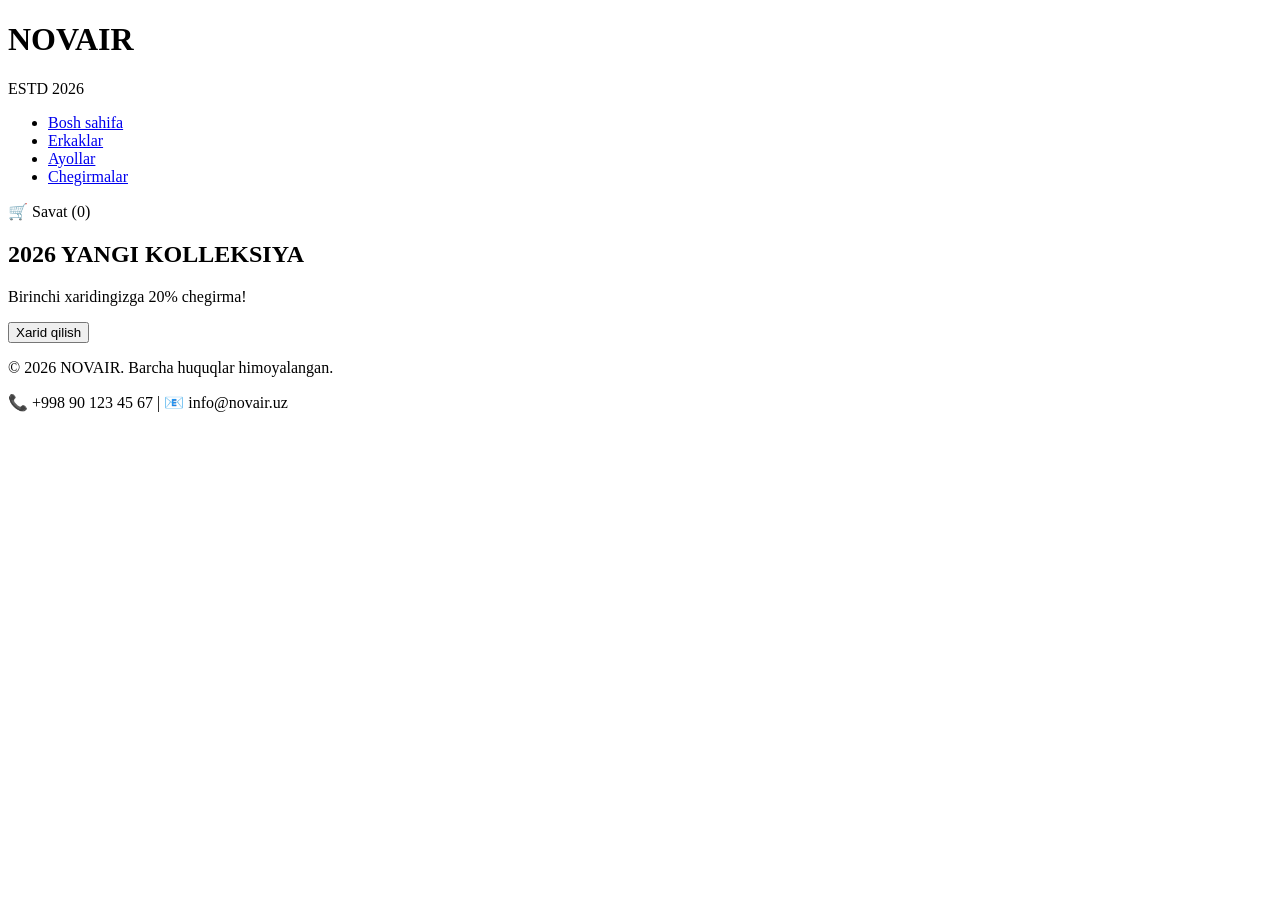
==== index.html @ 6e3a7fb0 "Rename index.html.txt to index.html" ====
<!DOCTYPE html>
<html lang="uz">
<head>
    <meta charset="UTF-8">
    <meta name="viewport" content="width=device-width, initial-scale=1.0">
    <title>NOVAIR – Zamonaviy kiyimlar</title>
    <link rel="stylesheet" href="style.css">
</head>
<body>

<header>
    <div class="logo">
        <h1>NOVAIR</h1>
        <p>ESTD 2026</p>
    </div>
    <nav>
        <ul>
            <li><a href="#">Bosh sahifa</a></li>
            <li><a href="#">Erkaklar</a></li>
            <li><a href="#">Ayollar</a></li>
            <li><a href="#">Chegirmalar</a></li>
        </ul>
    </nav>
    <div class="cart">
        🛒 Savat (<span id="cartCount">0</span>)
    </div>
</header>

<div class="banner">
    <h2>2026 YANGI KOLLEKSIYA</h2>
    <p>Birinchi xaridingizga 20% chegirma!</p>
    <button onclick="scrollToProducts()">Xarid qilish</button>
</div>

<div class="products" id="products">
    <!-- Mahsulotlar shu yerga keladi -->
</div>

<footer>
    <p>© 2026 NOVAIR. Barcha huquqlar himoyalangan.</p>
    <p>📞 +998 90 123 45 67 | 📧 info@novair.uz</p>
</footer>

<script src="script.js"></script>
</body>
</html>
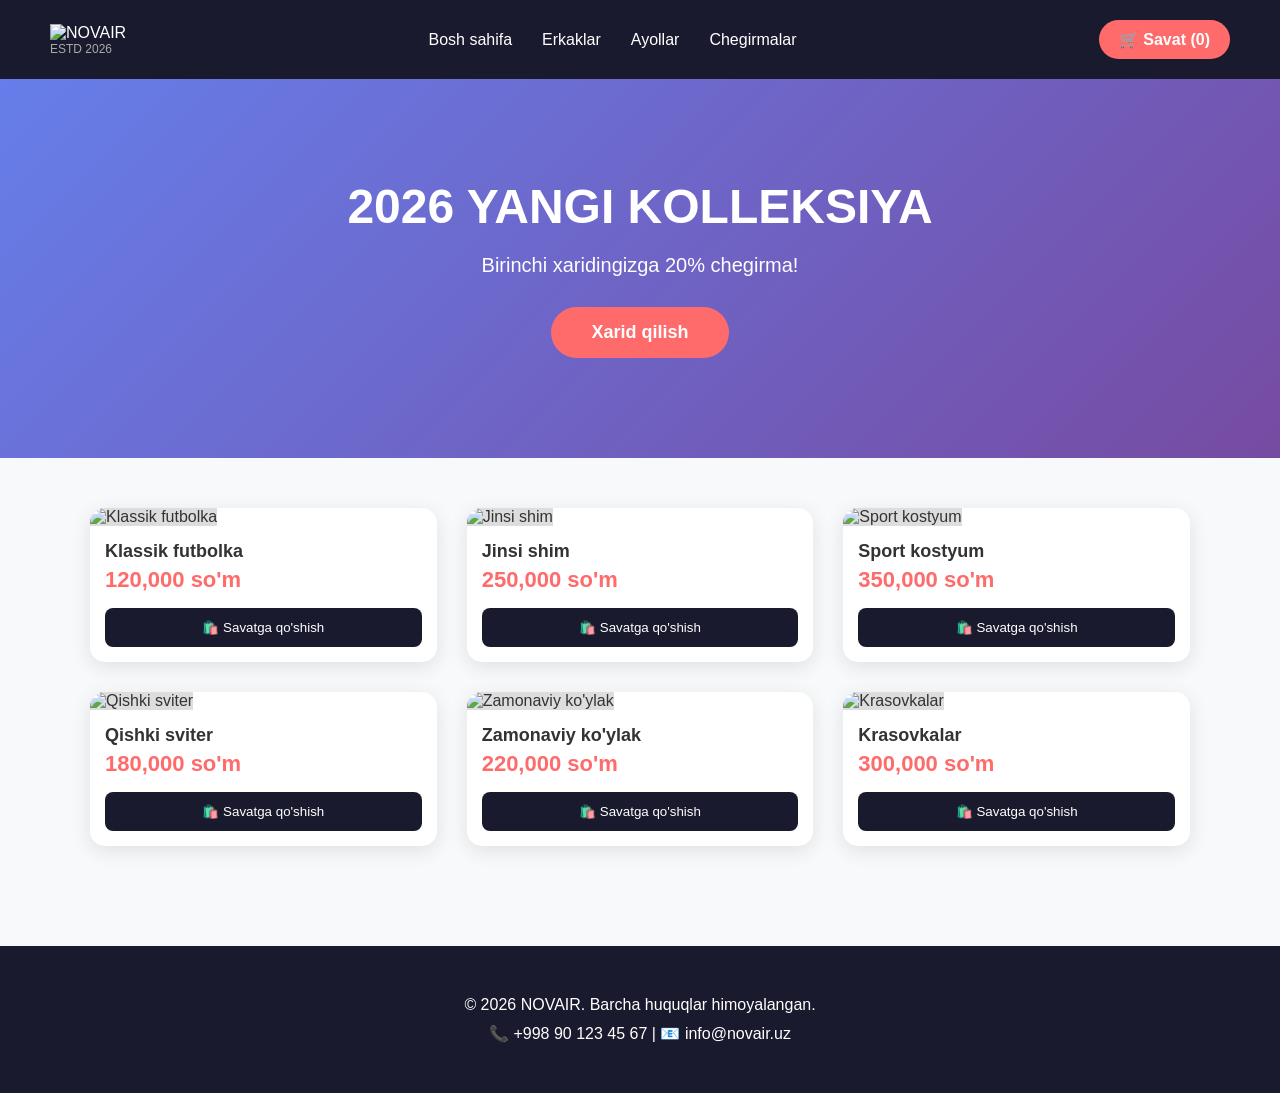
==== commit cf31fe91: "Rename index.html.txt to index.html" ====
--- a/index.html
+++ b/index.html
@@ -10,18 +10,18 @@
 
 <header>
     <div class="logo">
-        <h1>NOVAIR</h1>
+        <img src="images/logo.png" alt="NOVAIR" style="height: 50px;">
         <p>ESTD 2026</p>
     </div>
     <nav>
         <ul>
-            <li><a href="#">Bosh sahifa</a></li>
+            <li><a href="index.html">Bosh sahifa</a></li>
             <li><a href="#">Erkaklar</a></li>
             <li><a href="#">Ayollar</a></li>
             <li><a href="#">Chegirmalar</a></li>
         </ul>
     </nav>
-    <div class="cart">
+    <div class="cart" onclick="location.href='cart.html'">
         🛒 Savat (<span id="cartCount">0</span>)
     </div>
 </header>
--- a/style.css
+++ b/style.css
@@ -0,0 +1,175 @@
+* {
+    margin: 0;
+    padding: 0;
+    box-sizing: border-box;
+}
+
+body {
+    font-family: 'Segoe UI', Tahoma, Geneva, Verdana, sans-serif;
+    background: #f8f9fa;
+    color: #333;
+}
+
+header {
+    background: #1a1a2e;
+    color: white;
+    display: flex;
+    justify-content: space-between;
+    align-items: center;
+    padding: 20px 50px;
+    flex-wrap: wrap;
+}
+
+.logo h1 {
+    font-size: 28px;
+    letter-spacing: 2px;
+}
+
+.logo p {
+    font-size: 12px;
+    color: #aaa;
+}
+
+nav ul {
+    display: flex;
+    list-style: none;
+    gap: 30px;
+}
+
+nav a {
+    color: white;
+    text-decoration: none;
+    font-weight: 500;
+}
+
+nav a:hover {
+    color: #ff6b6b;
+}
+
+.cart {
+    background: #ff6b6b;
+    padding: 10px 20px;
+    border-radius: 30px;
+    cursor: pointer;
+    font-weight: bold;
+}
+
+.cart:hover {
+    background: #ff4757;
+}
+
+.banner {
+    background: linear-gradient(135deg, #667eea 0%, #764ba2 100%);
+    color: white;
+    text-align: center;
+    padding: 100px 20px;
+}
+
+.banner h2 {
+    font-size: 48px;
+    margin-bottom: 20px;
+}
+
+.banner p {
+    font-size: 20px;
+    margin-bottom: 30px;
+}
+
+.banner button {
+    background: #ff6b6b;
+    border: none;
+    padding: 15px 40px;
+    font-size: 18px;
+    cursor: pointer;
+    border-radius: 50px;
+    color: white;
+    font-weight: bold;
+}
+
+.products {
+    display: grid;
+    grid-template-columns: repeat(auto-fill, minmax(280px, 1fr));
+    gap: 30px;
+    padding: 50px;
+    max-width: 1200px;
+    margin: 0 auto;
+}
+
+.product-card {
+    background: white;
+    border-radius: 15px;
+    overflow: hidden;
+    box-shadow: 0 5px 20px rgba(0,0,0,0.1);
+    transition: transform 0.3s;
+}
+
+.product-card:hover {
+    transform: translateY(-10px);
+}
+
+.product-card img {
+    width: 100%;
+    height: 280px;
+    object-fit: cover;
+    background: #ddd;
+}
+
+.product-card h3 {
+    padding: 15px 15px 5px;
+    font-size: 18px;
+}
+
+.product-card .price {
+    padding: 0 15px;
+    color: #ff6b6b;
+    font-size: 22px;
+    font-weight: bold;
+}
+
+.product-card button {
+    margin: 15px;
+    padding: 12px;
+    background: #1a1a2e;
+    color: white;
+    border: none;
+    width: calc(100% - 30px);
+    cursor: pointer;
+    border-radius: 8px;
+}
+
+.product-card button:hover {
+    background: #ff6b6b;
+}
+
+footer {
+    background: #1a1a2e;
+    color: white;
+    text-align: center;
+    padding: 40px;
+    margin-top: 50px;
+}
+
+footer p {
+    margin: 10px 0;
+}
+
+@media (max-width: 768px) {
+    header {
+        flex-direction: column;
+        gap: 15px;
+        text-align: center;
+    }
+    
+    nav ul {
+        flex-direction: column;
+        gap: 10px;
+    }
+    
+    .products {
+        padding: 20px;
+    }
+    
+    .banner h2 {
+        font-size: 32px;
+    }
+}
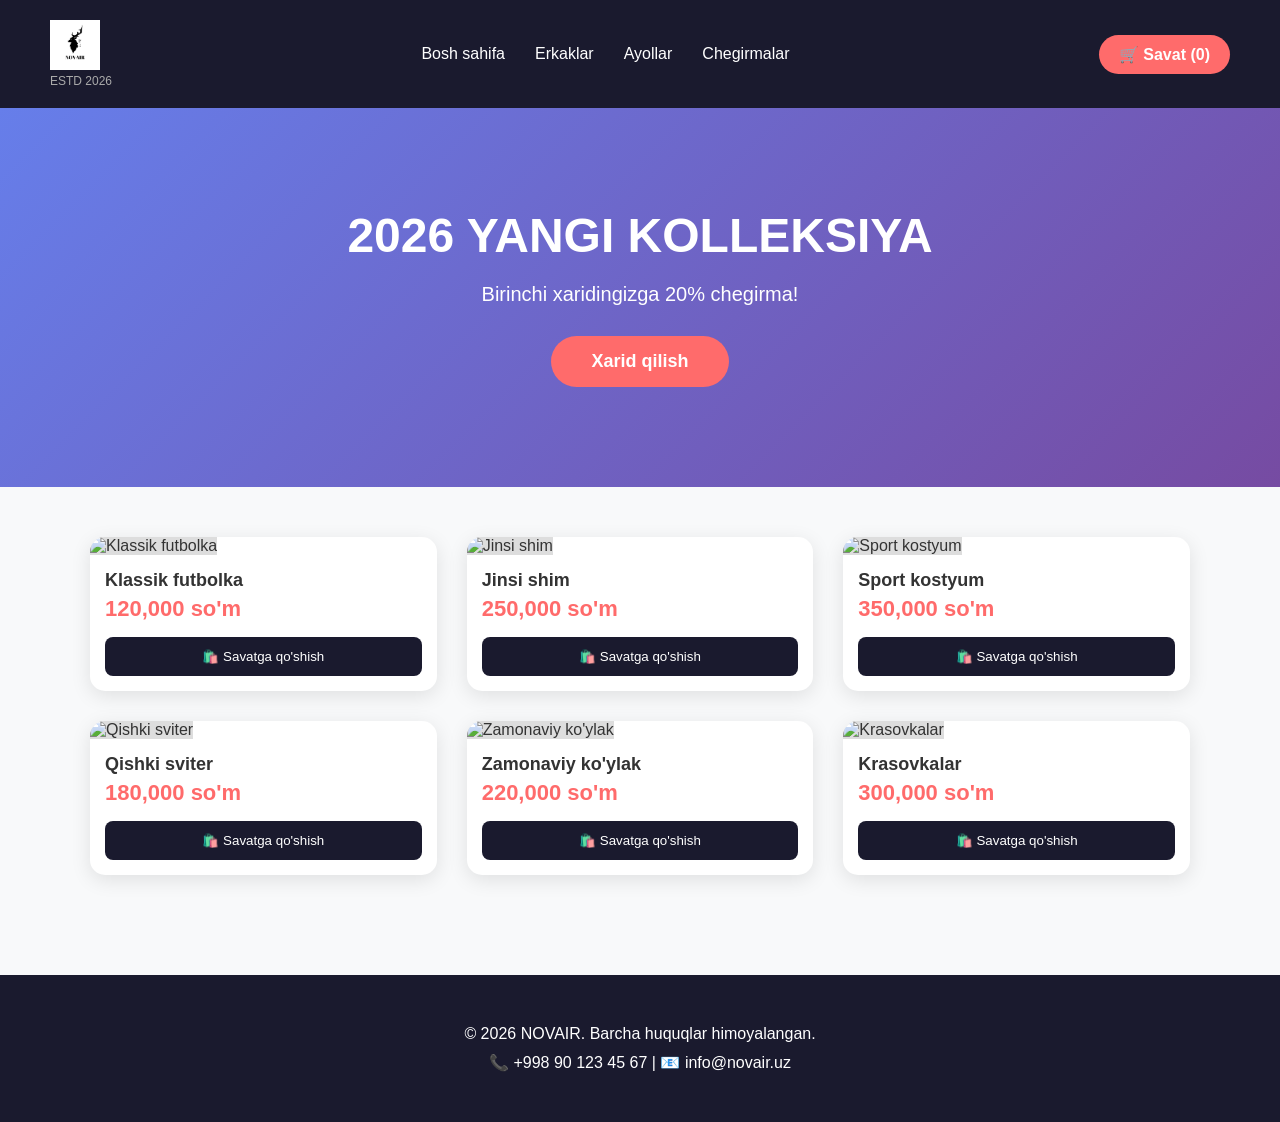
==== commit f2870bd3: "Update index.html" ====
--- a/index.html
+++ b/index.html
@@ -10,7 +10,7 @@
 
 <header>
     <div class="logo">
-        <img src="images/logo.png" alt="NOVAIR" style="height: 50px;">
+        <img src="logo.png" alt="NOVAIR" style="height: 50px;">
         <p>ESTD 2026</p>
     </div>
     <nav>
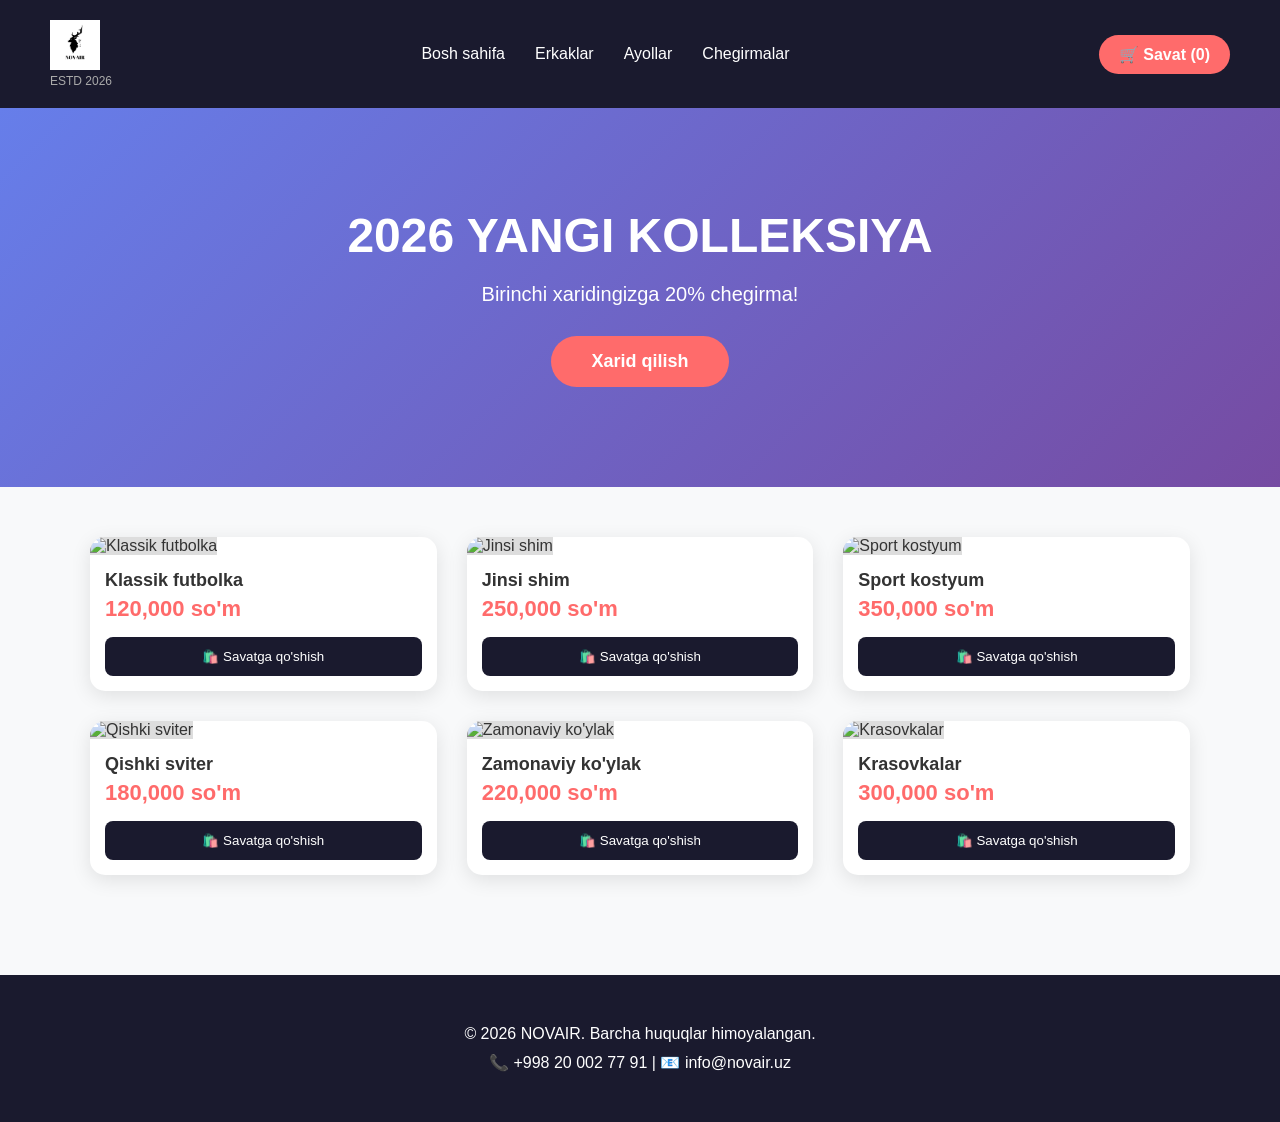
==== commit 84a9f0f3: "Update index.html" ====
--- a/index.html
+++ b/index.html
@@ -10,7 +10,7 @@
 
 <header>
     <div class="logo">
-        <img src="logo.png" alt="NOVAIR" style="height: 50px;">
+      <img src="logo.png" alt="NOVAIR" style="height: 50px;">
         <p>ESTD 2026</p>
     </div>
     <nav>
@@ -38,7 +38,7 @@
 
 <footer>
     <p>© 2026 NOVAIR. Barcha huquqlar himoyalangan.</p>
-    <p>📞 +998 90 123 45 67 | 📧 info@novair.uz</p>
+    <p>📞 +998 20 002 77 91 | 📧 info@novair.uz</p>
 </footer>
 
 <script src="script.js"></script>
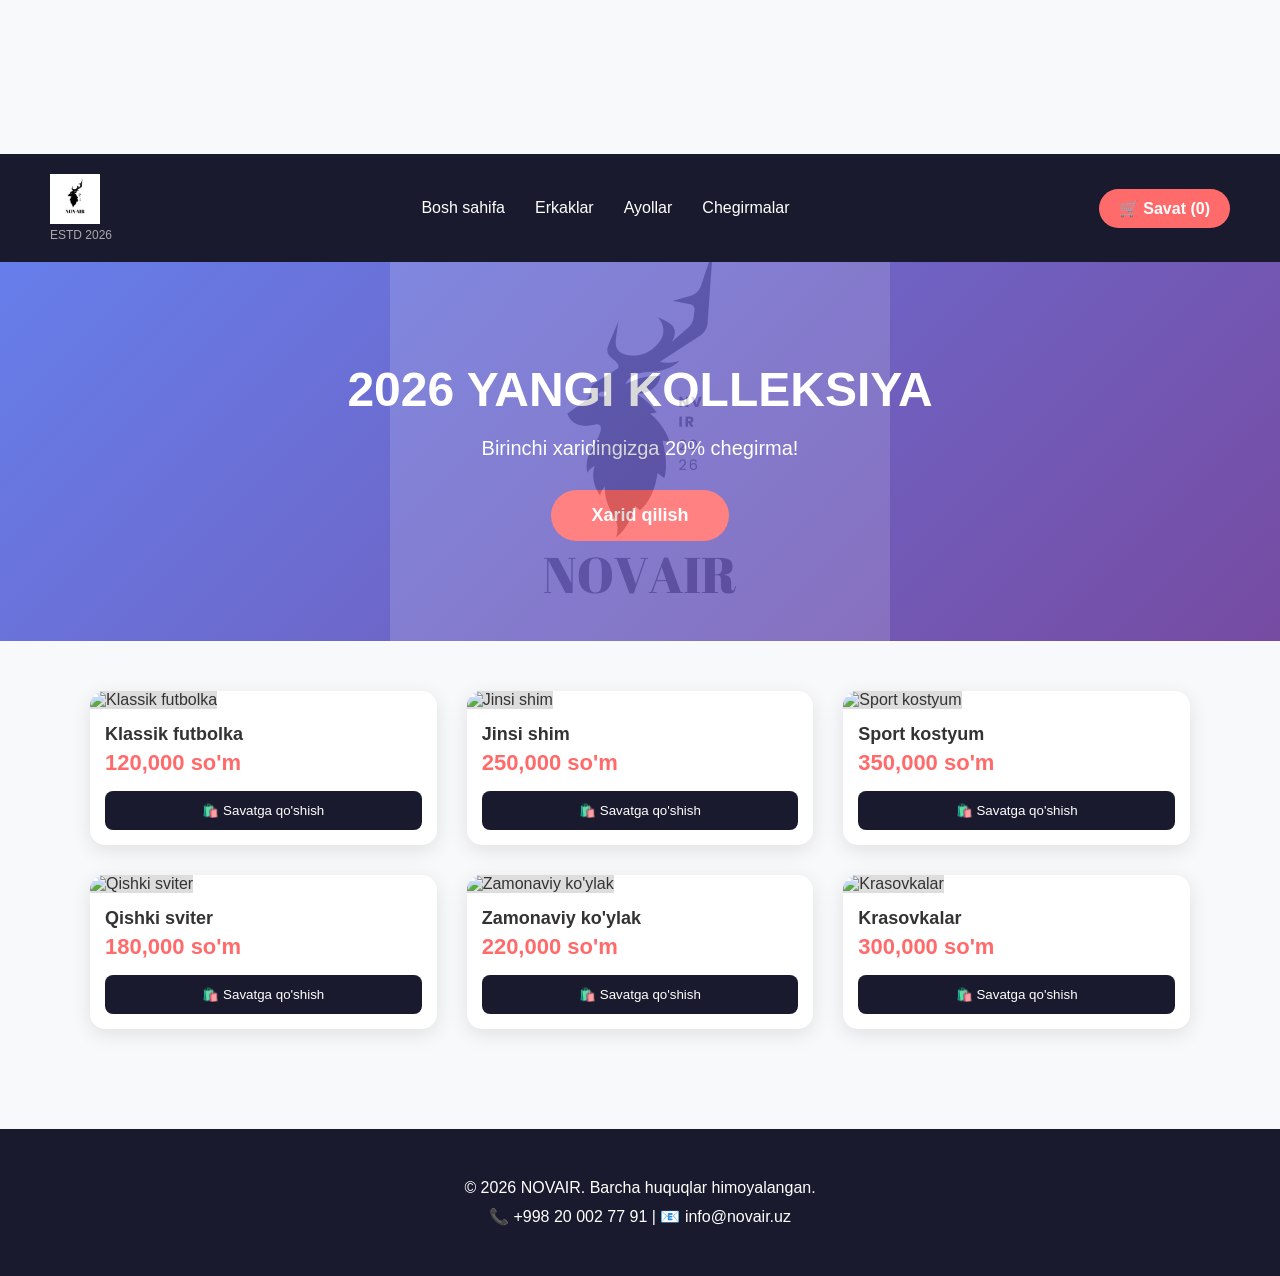
==== commit 53b97347: "Update index.html" ====
--- a/index.html
+++ b/index.html
@@ -6,7 +6,7 @@
     <title>NOVAIR – Zamonaviy kiyimlar</title>
     <link rel="stylesheet" href="style.css">
 </head>
-<body>
+<body> <canvas id="wave-canvas"></canvas>
 
 <header>
     <div class="logo">
@@ -42,5 +42,5 @@
 </footer>
 
 <script src="script.js"></script>
-</body>
+</body> 
 </html>
--- a/style.css
+++ b/style.css
@@ -63,6 +63,24 @@
     color: white;
     text-align: center;
     padding: 100px 20px;
+    position: relative;
+    overflow: hidden;
+}
+
+.banner::before {
+    content: "";
+    position: absolute;
+    top: 50%;
+    left: 50%;
+    transform: translate(-50%, -50%);
+   width: 500px;
+height: 500px;
+    background-image: url('logo.png');
+    background-size: contain;
+    background-repeat: no-repeat;
+    background-position: center;
+    opacity: 0.15;
+    pointer-events: none;
 }
 
 .banner h2 {
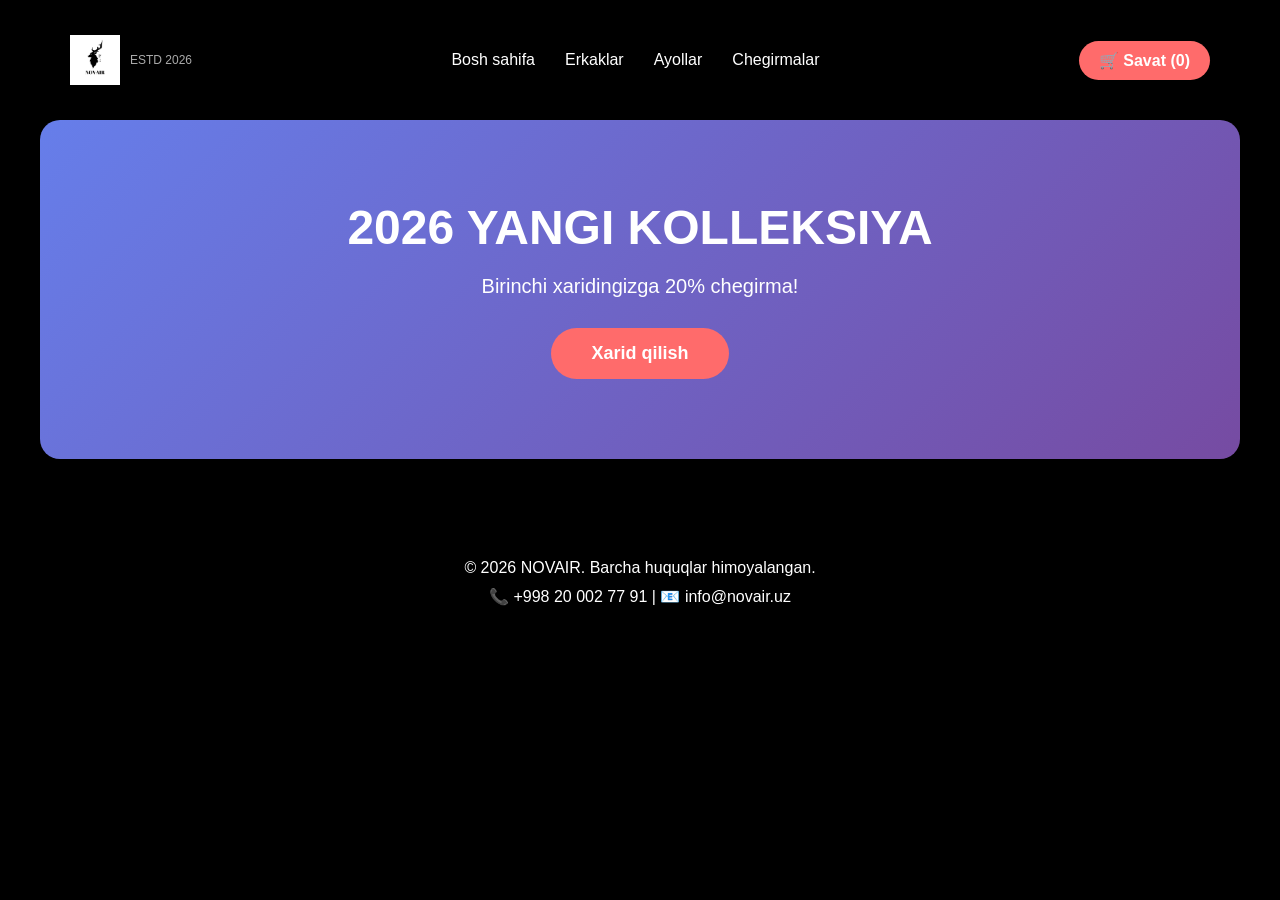
==== commit 52889e5f: "Update index.html" ====
--- a/index.html
+++ b/index.html
@@ -6,11 +6,15 @@
     <title>NOVAIR – Zamonaviy kiyimlar</title>
     <link rel="stylesheet" href="style.css">
 </head>
-<body> <canvas id="wave-canvas"></canvas>
+<body>
 
+<!-- 3D FON -->
+<canvas id="wave-canvas"></canvas>
+
+<!-- HEADER -->
 <header>
     <div class="logo">
-      <img src="logo.png" alt="NOVAIR" style="height: 50px;">
+        <img src="logo.png" alt="NOVAIR" style="height: 50px;">
         <p>ESTD 2026</p>
     </div>
     <nav>
@@ -26,21 +30,22 @@
     </div>
 </header>
 
+<!-- BANNER -->
 <div class="banner">
     <h2>2026 YANGI KOLLEKSIYA</h2>
     <p>Birinchi xaridingizga 20% chegirma!</p>
     <button onclick="scrollToProducts()">Xarid qilish</button>
 </div>
 
-<div class="products" id="products">
-    <!-- Mahsulotlar shu yerga keladi -->
-</div>
+<!-- MAHSULOTLAR -->
+<div class="products" id="products"></div>
 
+<!-- FOOTER -->
 <footer>
     <p>© 2026 NOVAIR. Barcha huquqlar himoyalangan.</p>
     <p>📞 +998 20 002 77 91 | 📧 info@novair.uz</p>
 </footer>
 
 <script src="script.js"></script>
-</body> 
+</body>
 </html>
--- a/style.css
+++ b/style.css
@@ -6,23 +6,47 @@
 
 body {
     font-family: 'Segoe UI', Tahoma, Geneva, Verdana, sans-serif;
-    background: #f8f9fa;
-    color: #333;
-}
-
+    background: transparent;
+    color: #fff;
+}
+
+/* 3D to'lqinli fon */
+#wave-canvas {
+    position: fixed;
+    top: 0;
+    left: 0;
+    width: 100%;
+    height: 100%;
+    z-index: -2;
+    display: block;
+    background: #000;
+}
+
+/* Kontentni markazga joylash */
+.container {
+    max-width: 1200px;
+    margin: 0 auto;
+    padding: 0 20px;
+}
+
+/* Header */
 header {
-    background: #1a1a2e;
-    color: white;
     display: flex;
     justify-content: space-between;
     align-items: center;
-    padding: 20px 50px;
     flex-wrap: wrap;
-}
-
-.logo h1 {
-    font-size: 28px;
-    letter-spacing: 2px;
+    background: rgba(0, 0, 0, 0.65);
+    backdrop-filter: blur(3px);
+    border-radius: 20px;
+    margin: 15px auto;
+    padding: 20px 30px;
+    max-width: 1200px;
+}
+
+.logo {
+    display: flex;
+    align-items: center;
+    gap: 10px;
 }
 
 .logo p {
@@ -58,29 +82,14 @@
     background: #ff4757;
 }
 
+/* Banner */
 .banner {
     background: linear-gradient(135deg, #667eea 0%, #764ba2 100%);
-    color: white;
     text-align: center;
-    padding: 100px 20px;
-    position: relative;
-    overflow: hidden;
-}
-
-.banner::before {
-    content: "";
-    position: absolute;
-    top: 50%;
-    left: 50%;
-    transform: translate(-50%, -50%);
-   width: 500px;
-height: 500px;
-    background-image: url('logo.png');
-    background-size: contain;
-    background-repeat: no-repeat;
-    background-position: center;
-    opacity: 0.15;
-    pointer-events: none;
+    padding: 80px 20px;
+    border-radius: 20px;
+    margin: 15px auto;
+    max-width: 1200px;
 }
 
 .banner h2 {
@@ -104,21 +113,28 @@
     font-weight: bold;
 }
 
+.banner button:hover {
+    background: #ff4757;
+}
+
+/* Mahsulotlar grid - MARKAZDA */
 .products {
     display: grid;
-    grid-template-columns: repeat(auto-fill, minmax(280px, 1fr));
+    grid-template-columns: repeat(3, 1fr);
     gap: 30px;
-    padding: 50px;
-    max-width: 1200px;
-    margin: 0 auto;
-}
-
+    max-width: 1200px;
+    margin: 30px auto;
+    padding: 0 20px;
+}
+
+/* Har bir mahsulot kartasi */
 .product-card {
-    background: white;
+    background: rgba(0, 0, 0, 0.75);
     border-radius: 15px;
     overflow: hidden;
-    box-shadow: 0 5px 20px rgba(0,0,0,0.1);
+    box-shadow: 0 5px 20px rgba(0,0,0,0.3);
     transition: transform 0.3s;
+    text-align: center;
 }
 
 .product-card:hover {
@@ -129,12 +145,12 @@
     width: 100%;
     height: 280px;
     object-fit: cover;
-    background: #ddd;
 }
 
 .product-card h3 {
     padding: 15px 15px 5px;
     font-size: 18px;
+    color: white;
 }
 
 .product-card .price {
@@ -147,31 +163,47 @@
 .product-card button {
     margin: 15px;
     padding: 12px;
-    background: #1a1a2e;
+    background: #ff6b6b;
     color: white;
     border: none;
     width: calc(100% - 30px);
     cursor: pointer;
     border-radius: 8px;
+    font-size: 16px;
+    font-weight: bold;
 }
 
 .product-card button:hover {
-    background: #ff6b6b;
-}
-
+    background: #ff4757;
+}
+
+/* Footer */
 footer {
-    background: #1a1a2e;
-    color: white;
     text-align: center;
-    padding: 40px;
-    margin-top: 50px;
+    padding: 30px;
+    background: rgba(0, 0, 0, 0.65);
+    backdrop-filter: blur(3px);
+    border-radius: 20px;
+    margin: 15px auto;
+    max-width: 1200px;
 }
 
 footer p {
     margin: 10px 0;
 }
 
-@media (max-width: 768px) {
+/* Telefon uchun moslashuv */
+@media (max-width: 900px) {
+    .products {
+        grid-template-columns: repeat(2, 1fr);
+    }
+}
+
+@media (max-width: 600px) {
+    .products {
+        grid-template-columns: 1fr;
+    }
+    
     header {
         flex-direction: column;
         gap: 15px;
@@ -183,10 +215,6 @@
         gap: 10px;
     }
     
-    .products {
-        padding: 20px;
-    }
-    
     .banner h2 {
         font-size: 32px;
     }
